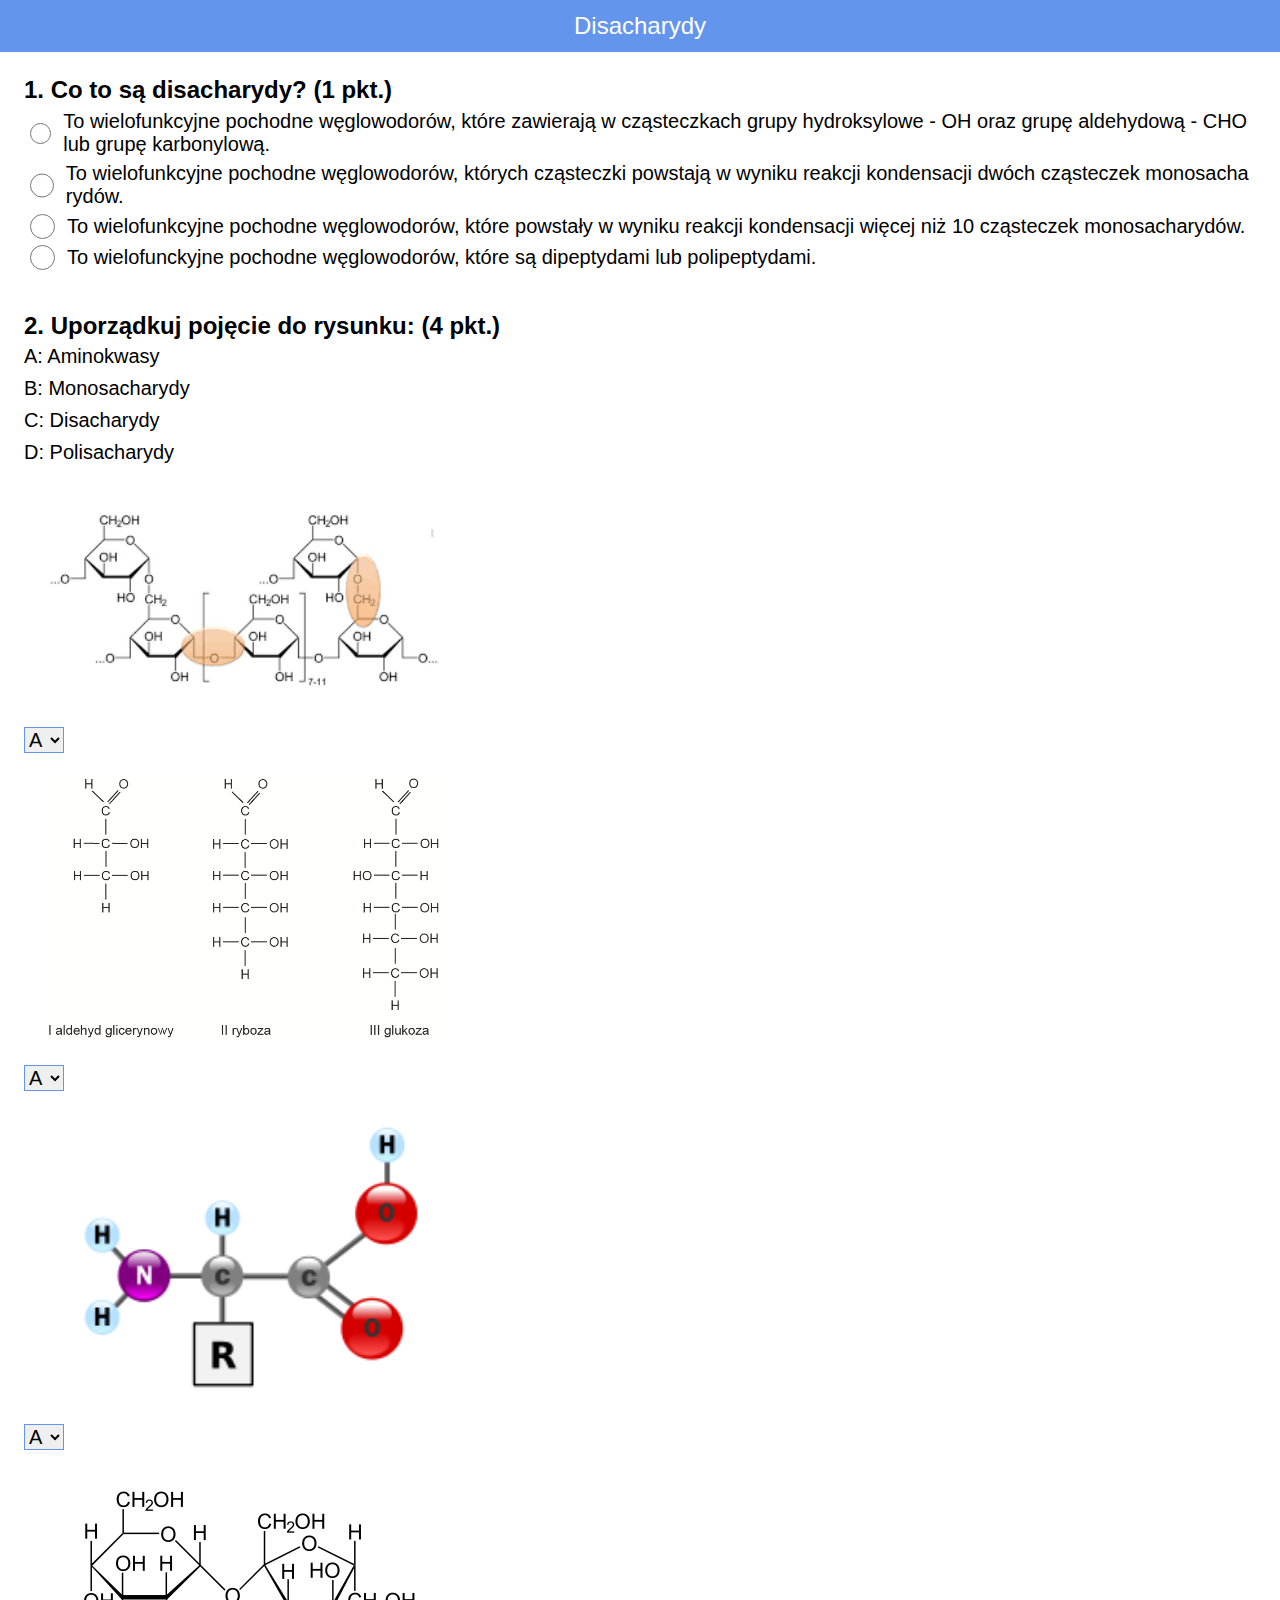
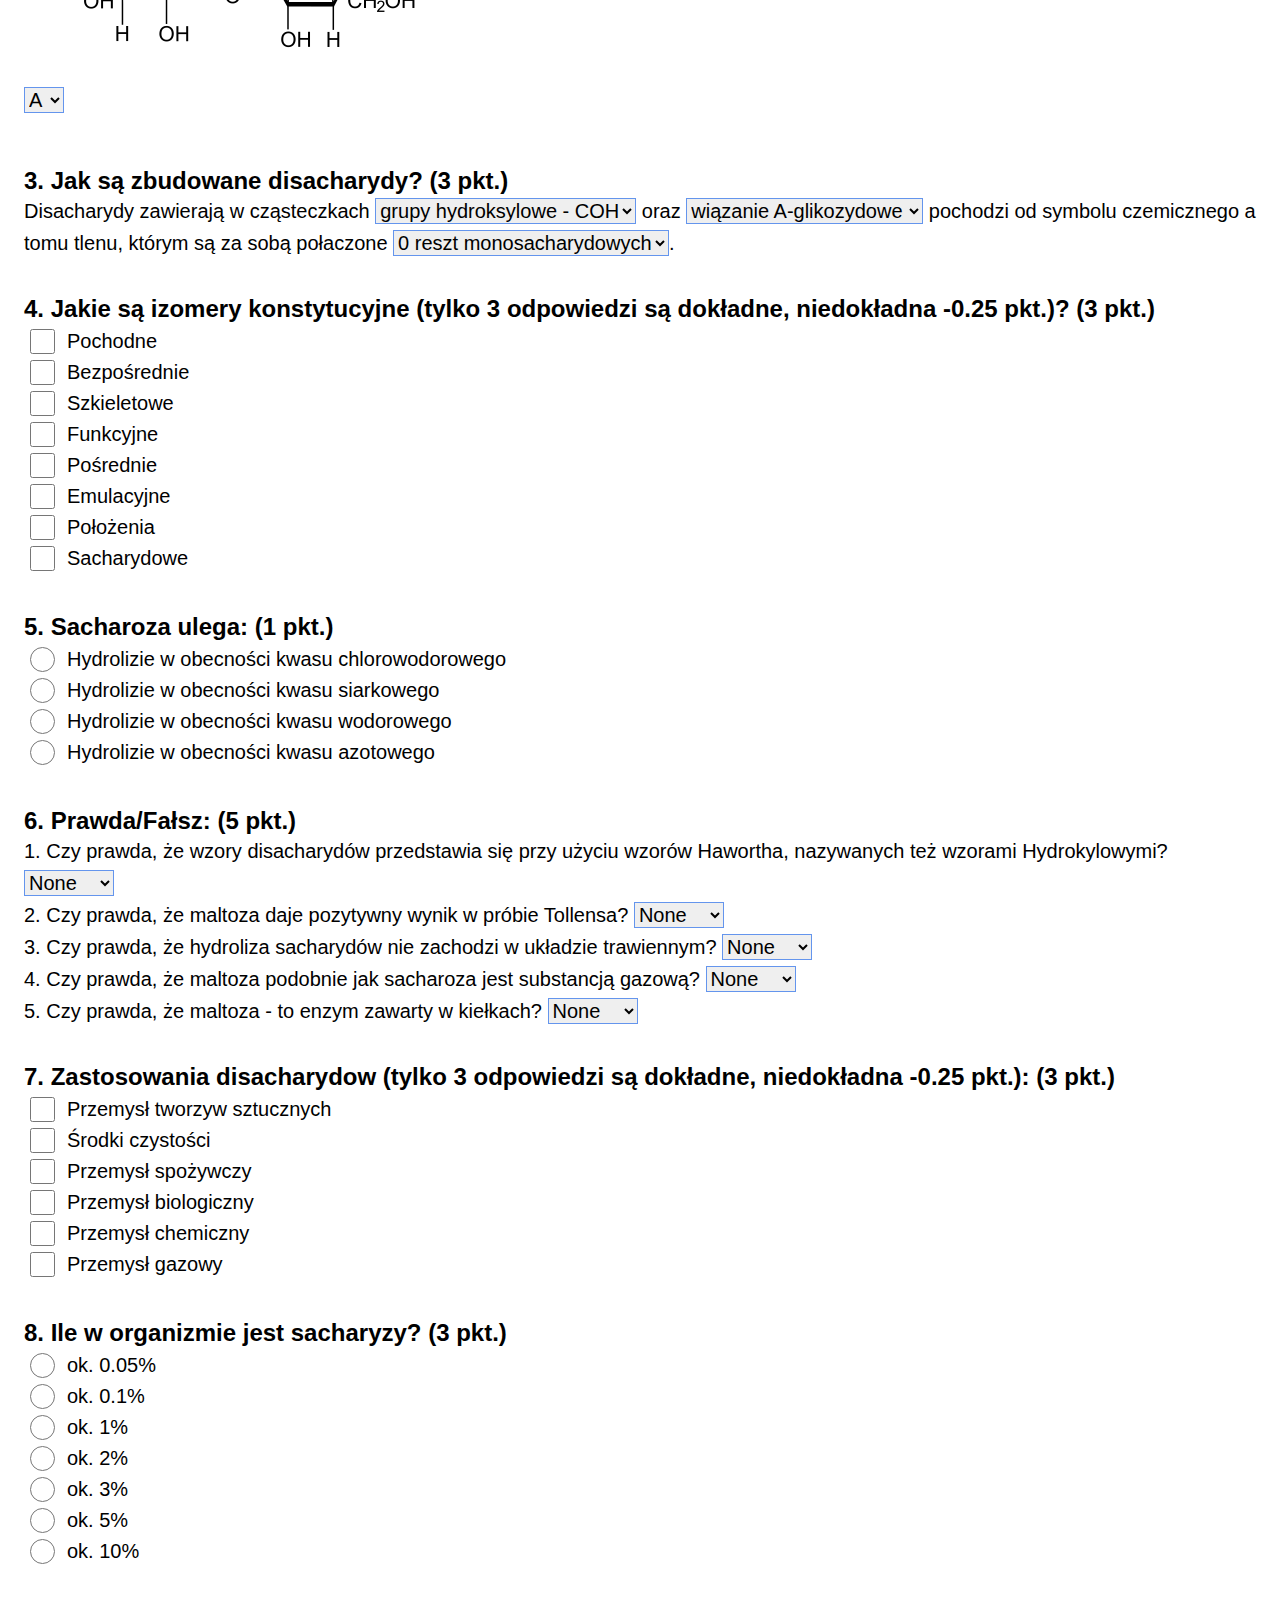
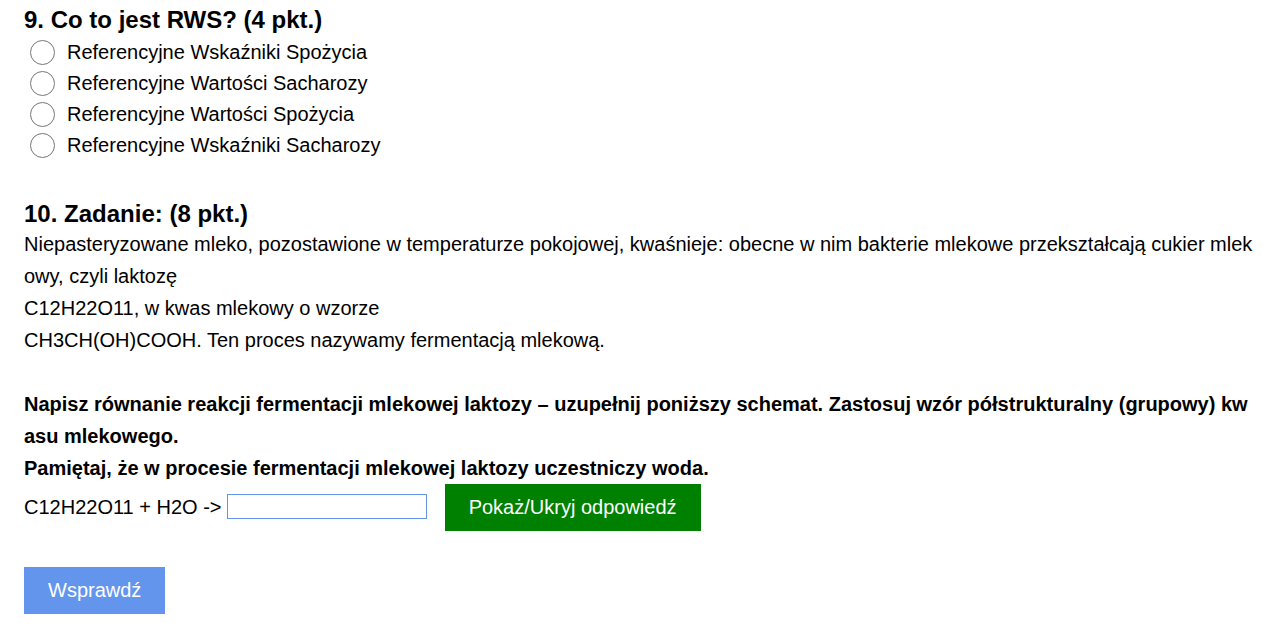
==== index.html @ fcbb2013 "Create app" ====
<!DOCTYPE html>
<html lang="en">
<head>
    <meta charset="UTF-8">
    <meta name="viewport" content="width=device-width, initial-scale=1.0">
    <link rel="stylesheet" href="index.css">
    <title>Chemia Test</title>
</head>
<style>
    * {
        margin: 0px;
        padding: 0px;
        box-sizing: border-box;
    }

    header {
        background-color: cornflowerblue;
        color: white;
        padding: 12px;
        font-size: 24px;
        text-align: center;
        font-family: Arial, Helvetica, sans-serif;
    }

    main {
        font-family: Arial, Helvetica, sans-serif;
        word-break: break-all;
        font-size: 16px;
        padding: 24px;
    }

    h1 {
        font-size: 24px;
    }

    img {
        margin: 24px;
        max-width: 400px;
        width: 80%;
    }

    select {
        border: 1px solid cornflowerblue;
        font-size: 20px;
    }

    select.image {
        width: 40px;
    }

    div.image {
        display: flex;
        flex-direction: column;
        justify-content: flex-start;
    }

    div {
        font-size: 20px;
        line-height: 1.6;
    }

    progress#resultProgressBar {
        width: 100%;
        max-width: 500px;
    }
</style>
<script src="index.js"></script>
<body>
    <header>Disacharydy</header>
    <main>
        <div id="ResultBlog" style="display: none; font-size: 48px; font-weight: bold;">
            <span id="resultTextPercent">0%</span>
            <progress id="resultProgressBar" value="0" max="100"></progress>
        </div>
        <h1>1. Co to są disacharydy? (1 pkt.)</h1>
        <label role="radio" class="radio">
            <input type="radio" name="radio1" value="No">
            <span>To wielofunkcyjne pochodne węglowodorów, które zawierają w cząsteczkach grupy hydroksylowe - OH oraz grupę aldehydową - CHO lub grupę karbonylową.</span>
        </label>
        <label role="radio" class="radio">
            <input type="radio" name="radio1" value="Yes">
            <span>To wielofunkcyjne pochodne węglowodorów, których cząsteczki powstają w wyniku reakcji kondensacji dwóch cząsteczek monosacharydów.</span>
        </label>
        <label role="radio" class="radio">
            <input type="radio" name="radio1" value="No">
            <span>To wielofunkcyjne pochodne węglowodorów, które powstały w wyniku reakcji kondensacji więcej niż 10 cząsteczek monosacharydów.</span>
        </label>
        <label role="radio" class="radio">
            <input type="radio" name="radio1" value="No">
            <span>To wielofunckyjne pochodne węglowodorów, które są dipeptydami lub polipeptydami.</span>
        </label>
        <br>
        <br>
        <h1>2. Uporządkuj pojęcie do rysunku: (4 pkt.)</h1>
        <div>
            A: Aminokwasy
            <br>
            B: Monosacharydy
            <br>
            C: Disacharydy
            <br>
            D: Polisacharydy
        </div>
        <div>
            <div class="image">
                <img src="Pol.png" alt="Pol">
                <select class="image">
                    <option value="A">A</option>
                    <option value="B">B</option>
                    <option value="C">C</option>
                    <option value="D">D</option>
                </select>
            </div>
            <div class="image">
                <img src="Mon.png" alt="Mon">
                <select class="image">
                    <option value="A">A</option>
                    <option value="B">B</option>
                    <option value="C">C</option>
                    <option value="D">D</option>
                </select>
            </div>
            <div class="image">
                <img src="Amin.png" alt="Amin">
                <select class="image">
                    <option value="A">A</option>
                    <option value="B">B</option>
                    <option value="C">C</option>
                    <option value="D">D</option>
                </select>
            </div>
            <div class="image">
                <img src="Dis.png" alt="Dis">
                <select class="image">
                    <option value="A">A</option>
                    <option value="B">B</option>
                    <option value="C">C</option>
                    <option value="D">D</option>
                </select>
            </div>
        </div>
        <br>
        <br>
        <br>
        <h1>3. Jak są zbudowane disacharydy? (3 pkt.)</h1>
        <div>
            Disacharydy zawierają w cząsteczkach
            <select>
                <option value="No">grupy hydroksylowe - COH</option>
                <option value="No">grupy funcyjne - OH</option>
                <option value="Yes">grupy hydroksylowe - OH</option>
                <option value="No">grupy funcyjne - COH</option>
            </select>
            oraz
            <select>
                <option value="No">wiązanie A-glikozydowe</option>
                <option value="Yes">wiązanie O-glikozydowe</option>
                <option value="No">wiązanie U-glikozydowe</option>
            </select>
            pochodzi od symbolu czemicznego atomu tlenu, którym są za sobą połaczone
            <select>
                <option value="No">0 reszt monosacharydowych</option>
                <option value="No">1 reszta monosacharydowa</option>
                <option value="Yes">2 reszty monosacharydowe</option>
                <option value="No">3 reszty monosacharydowe</option>
                <option value="No">4 reszty monosacharydowe</option>
            </select>.
        </div>
        <br>
        <br>
        <h1>4. Jakie są izomery konstytucyjne (tylko 3 odpowiedzi są dokładne, niedokładna -0.25 pkt.)? (3 pkt.)</h1>
        <label role="radio" class="radio">
            <input type="checkbox" name="checkbox1" value="No">
            <span>Pochodne</span>
        </label>
        <label role="radio" class="radio">
            <input type="checkbox" name="checkbox1" value="No">
            <span>Bezpośrednie</span>
        </label>
        <label role="radio" class="radio">
            <input type="checkbox" name="checkbox1" value="Yes">
            <span>Szkieletowe</span>
        </label>
        <label role="radio" class="radio">
            <input type="checkbox" name="checkbox1"  value="Yes">
            <span>Funkcyjne</span>
        </label>
        <label role="radio" class="radio">
            <input type="checkbox" name="checkbox1"  value="No">
            <span>Pośrednie</span>
        </label>
        <label role="radio" class="radio">
            <input type="checkbox" name="checkbox1"  value="No">
            <span>Emulacyjne</span>
        </label>
        <label role="radio" class="radio">
            <input type="checkbox" name="checkbox1"  value="Yes">
            <span>Położenia</span>
        </label>
        <label role="radio" class="radio">
            <input type="checkbox" name="checkbox1">
            <span>Sacharydowe</span>
        </label>
        <br>
        <br>
        <h1>5. Sacharoza ulega: (1 pkt.)</h1>
        <label role="radio" class="radio">
            <input type="radio" name="radio2" value="Yes">
            <span>Hydrolizie w obecności kwasu chlorowodorowego</span>
        </label>
        <label role="radio" class="radio">
            <input type="radio" name="radio2" value="No">
            <span>Hydrolizie w obecności kwasu siarkowego</span>
        </label>
        <label role="radio" class="radio">
            <input type="radio" name="radio2" value="No">
            <span>Hydrolizie w obecności kwasu wodorowego</span>
        </label>
        <label role="radio" class="radio">
            <input type="radio" name="radio2" value="No">
            <span>Hydrolizie w obecności kwasu azotowego</span>
        </label>
        <br>
        <br>
        <h1>6. Prawda/Fałsz: (5 pkt.)</h1>
        <div>
            1. Czy prawda, że wzory disacharydów przedstawia się przy użyciu wzorów Hawortha, nazywanych też wzorami Hydrokylowymi?
            <select>
                <option value="No">None</option>
                <option value="No">Prawda</option>
                <option value="Yes">Fałsz</option>
            </select>
        </div>
        <div>
            2. Czy prawda, że maltoza daje pozytywny wynik w próbie Tollensa?
            <select>
                <option value="No">None</option>
                <option value="Yes">Prawda</option>
                <option value="No">Fałsz</option>
            </select>
        </div>
        <div>
            3. Czy prawda, że hydroliza sacharydów nie zachodzi w układzie trawiennym?
            <select>
                <option value="No">None</option>
                <option value="No">Prawda</option>
                <option value="Yes">Fałsz</option>
            </select>
        </div>
        <div>
            4. Czy prawda, że maltoza podobnie jak sacharoza jest substancją gazową?
            <select>
                <option value="No">None</option>
                <option value="No">Prawda</option>
                <option value="Yes">Fałsz</option>
            </select>
        </div>
        <div>
            5. Czy prawda, że maltoza - to enzym zawarty w kiełkach?
            <select>
                <option value="No">None</option>
                <option value="Yes">Prawda</option>
                <option value="No">Fałsz</option>
            </select>
        </div>
        <br>
        <br>
        <h1>7. Zastosowania disacharydow (tylko 3 odpowiedzi są dokładne, niedokładna -0.25 pkt.): (3 pkt.)</h1>
        <label role="radio" class="radio">
            <input type="checkbox" name="checkbox2" value="Yes">
            <span>Przemysł tworzyw sztucznych</span>
        </label>
        <label role="radio" class="radio">
            <input type="checkbox" name="checkbox2" value="No">
            <span>Środki czystości</span>
        </label>
        <label role="radio" class="radio">
            <input type="checkbox" name="checkbox2" value="Yes">
            <span>Przemysł spożywczy</span>
        </label>
        <label role="radio" class="radio">
            <input type="checkbox" name="checkbox2" value="No">
            <span>Przemysł biologiczny</span>
        </label>
        <label role="radio" class="radio">
            <input type="checkbox" name="checkbox2" value="Yes">
            <span>Przemysł chemiczny</span>
        </label>
        <label role="radio" class="radio">
            <input type="checkbox" name="checkbox2" value="No">
            <span>Przemysł gazowy</span>
        </label>
        <br>
        <br>
        <h1>8. Ile w organizmie jest sacharyzy? (3 pkt.)</h1>
        <label role="radio" class="radio">
            <input type="radio" name="radio3" value="No">
            <span>ok. 0.05%</span>
        </label>
        <label role="radio" class="radio">
            <input type="radio" name="radio3" value="No">
            <span>ok. 0.1%</span>
        </label>
        <label role="radio" class="radio">
            <input type="radio" name="radio3" value="Yes">
            <span>ok. 1%</span>
        </label>
        <label role="radio" class="radio">
            <input type="radio" name="radio3" value="No">
            <span>ok. 2%</span>
        </label>
        <label role="radio" class="radio">
            <input type="radio" name="radio3" value="No">
            <span>ok. 3%</span>
        </label>
        <label role="radio" class="radio">
            <input type="radio" name="radio3" value="No">
            <span>ok. 5%</span>
        </label>
        <label role="radio" class="radio">
            <input type="radio" name="radio3" value="No">
            <span>ok. 10%</span>
        </label>
        <br>
        <br>
        <h1>9. Co to jest RWS? (4 pkt.)</h1>
        <label role="radio" class="radio">
            <input type="radio" name="radio4" value="No">
            <span>Referencyjne Wskaźniki Spożycia</span>
        </label>
        <label role="radio" class="radio">
            <input type="radio" name="radio4" value="No">
            <span>Referencyjne Wartości Sacharozy</span>
        </label>
        <label role="radio" class="radio">
            <input type="radio" name="radio4" value="Yes">
            <span>Referencyjne Wartości Spożycia</span>
        </label>
        <label role="radio" class="radio">
            <input type="radio" name="radio4" value="No">
            <span>Referencyjne Wskaźniki Sacharozy</span>
        </label>
        <br>
        <br>
        <h1>10. Zadanie: (8 pkt.)</h1>
        <div>
            Niepasteryzowane mleko, pozostawione w temperaturze pokojowej, kwaśnieje: obecne w nim bakterie mlekowe przekształcają cukier mlekowy, czyli laktozę <br>C12H22O11, w kwas mlekowy o wzorze <br>CH3CH(OH)COOH. Ten proces nazywamy fermentacją mlekową.
            <br>
            <br>
            <div style="font-weight: bold;">
                Napisz równanie reakcji fermentacji mlekowej laktozy – uzupełnij poniższy schemat. Zastosuj wzór półstrukturalny (grupowy) kwasu mlekowego. <br>Pamiętaj, że w procesie fermentacji mlekowej laktozy uczestniczy woda.
            </div>
            <div>
                C12H22O11 + H2O ->
                <input type="text" name="zadanie" id="zadanie">
                <button style="background-color: green; margin-right: 12px;" onclick="getAnswer()">Pokaż/Ukryj odpowiedź</button>
                <span style="display: none;" id="answer10">4CH3CH(OH)COOH</span>
            </div>
        </div>
        <br>
        <br>
        <button style="background-color: cornflowerblue;" onclick="getResult()">Wsprawdź</button>
    </main>
</body>
</html>
---- index.css ----
input {
    width: 25px;
    height: 25px;
    background-color: cornflowerblue;
    margin-right: 12px;
    cursor: pointer;
}

.radio {
    display: flex;
    align-items: center;
    font-size: 20px;
    margin: 6px;
}

input#zadanie {
    cursor: auto;
    border: 1px solid cornflowerblue;
    background-color: white;
    width: 200px;
    font-size: 24px;
}

button {
    padding: 12px 24px;
    color: white;
    font-size: 20px;
    border: none;
    cursor: pointer;
}
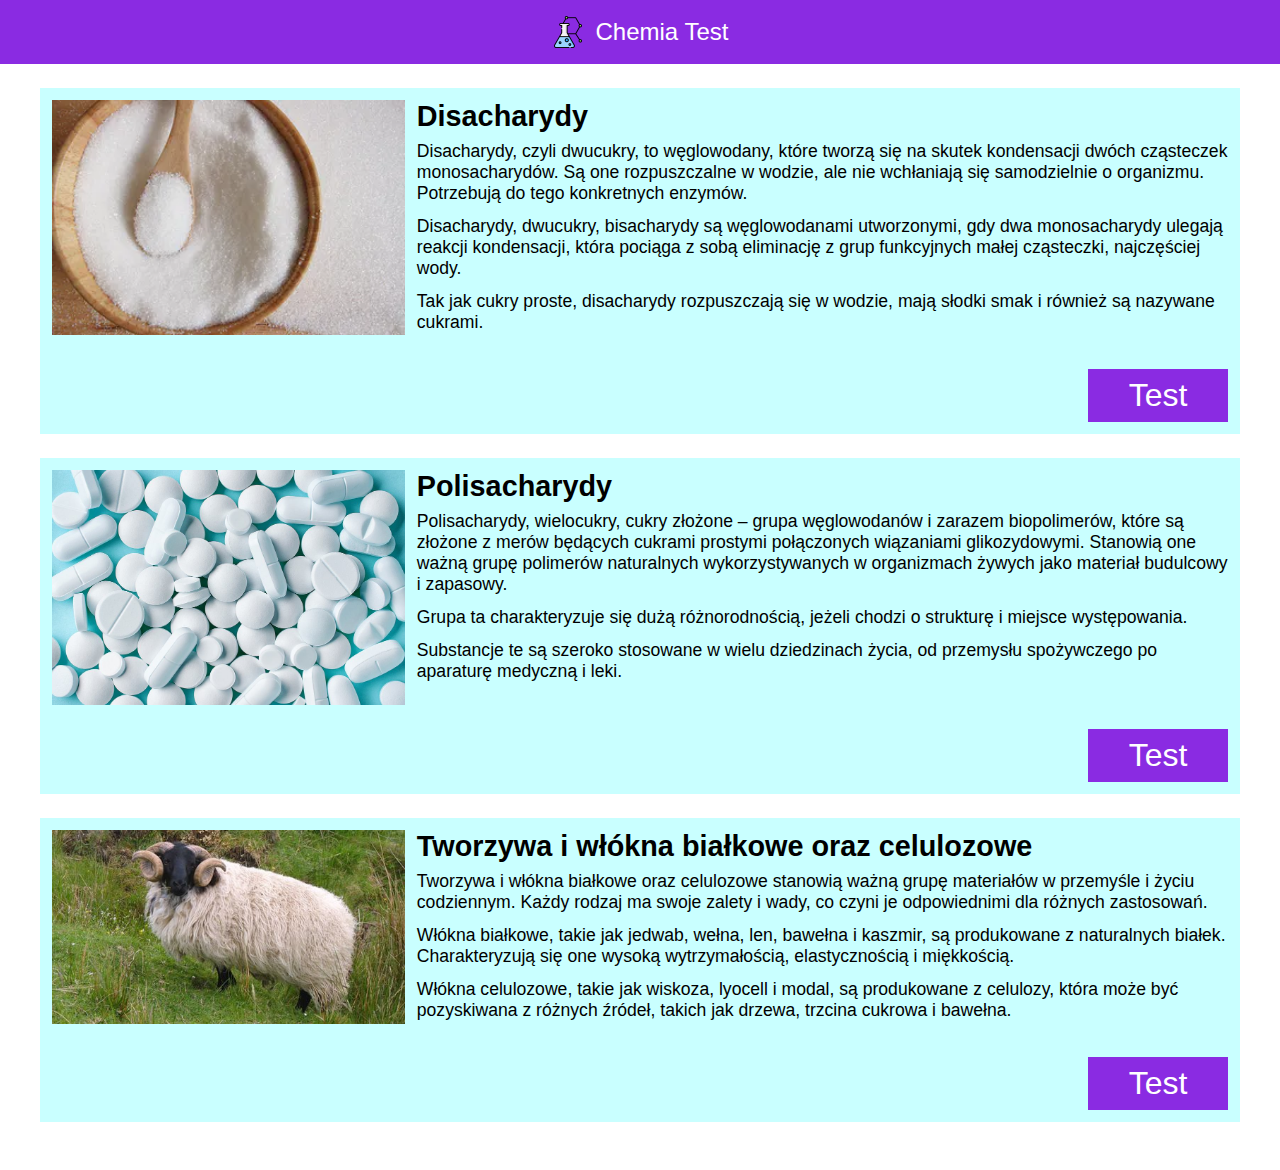
==== commit 1d5a8fee: "create test" ====
--- a/index.html
+++ b/index.html
@@ -1,365 +1,67 @@
 <!DOCTYPE html>
 <html lang="en">
-<head>
-    <meta charset="UTF-8">
-    <meta name="viewport" content="width=device-width, initial-scale=1.0">
-    <link rel="stylesheet" href="index.css">
-    <title>Chemia Test</title>
-</head>
-<style>
-    * {
-        margin: 0px;
-        padding: 0px;
-        box-sizing: border-box;
-    }
-
-    header {
-        background-color: cornflowerblue;
-        color: white;
-        padding: 12px;
-        font-size: 24px;
-        text-align: center;
-        font-family: Arial, Helvetica, sans-serif;
-    }
-
-    main {
-        font-family: Arial, Helvetica, sans-serif;
-        word-break: break-all;
-        font-size: 16px;
-        padding: 24px;
-    }
-
-    h1 {
-        font-size: 24px;
-    }
-
-    img {
-        margin: 24px;
-        max-width: 400px;
-        width: 80%;
-    }
-
-    select {
-        border: 1px solid cornflowerblue;
-        font-size: 20px;
-    }
-
-    select.image {
-        width: 40px;
-    }
-
-    div.image {
-        display: flex;
-        flex-direction: column;
-        justify-content: flex-start;
-    }
-
-    div {
-        font-size: 20px;
-        line-height: 1.6;
-    }
-
-    progress#resultProgressBar {
-        width: 100%;
-        max-width: 500px;
-    }
-</style>
-<script src="index.js"></script>
+    <head>
+        <meta charset="UTF-8">
+        <meta name="viewport" content="width=device-width, initial-scale=1.0">
+        <link rel="stylesheet" href="index.css">
+        <link rel="icon" type="image/x-icon" href="icon.ico">
+        <link href="https://fonts.googleapis.com/icon?family=Material+Icons" rel="stylesheet">
+        <title>Chemia Test</title>
+    </head>
 <body>
-    <header>Disacharydy</header>
+    <header>
+        <img src="icon.ico" alt="Icon">
+        <span>Chemia Test</span>
+    </header>
     <main>
-        <div id="ResultBlog" style="display: none; font-size: 48px; font-weight: bold;">
-            <span id="resultTextPercent">0%</span>
-            <progress id="resultProgressBar" value="0" max="100"></progress>
+        <div class="test">
+            <div class="content">
+                <img src="disacharydy.webp" alt="Disacharydy" class="imgContent">
+                <div class="textContent">
+                    <div class="title">
+                        Disacharydy
+                    </div>
+                    <div class="body">
+                        <div class="padText">Disacharydy, czyli dwucukry, to węglowodany, które tworzą się na skutek kondensacji dwóch cząsteczek monosacharydów. Są one rozpuszczalne w wodzie, ale nie wchłaniają się samodzielnie o organizmu. Potrzebują do tego konkretnych enzymów.</div>
+                        <div class="padText">Disacharydy, dwucukry, bisacharydy są węglowodanami utworzonymi, gdy dwa monosacharydy ulegają reakcji kondensacji, która pociąga z sobą eliminację z grup funkcyjnych małej cząsteczki, najczęściej wody.</div>
+                        <div class="padText">Tak jak cukry proste, disacharydy rozpuszczają się w wodzie, mają słodki smak i również są nazywane cukrami.</div>
+                    </div>
+                </div>
+            </div>
+            <a href="disacharydy_test.html" class="btnTest">Test</a>
         </div>
-        <h1>1. Co to są disacharydy? (1 pkt.)</h1>
-        <label role="radio" class="radio">
-            <input type="radio" name="radio1" value="No">
-            <span>To wielofunkcyjne pochodne węglowodorów, które zawierają w cząsteczkach grupy hydroksylowe - OH oraz grupę aldehydową - CHO lub grupę karbonylową.</span>
-        </label>
-        <label role="radio" class="radio">
-            <input type="radio" name="radio1" value="Yes">
-            <span>To wielofunkcyjne pochodne węglowodorów, których cząsteczki powstają w wyniku reakcji kondensacji dwóch cząsteczek monosacharydów.</span>
-        </label>
-        <label role="radio" class="radio">
-            <input type="radio" name="radio1" value="No">
-            <span>To wielofunkcyjne pochodne węglowodorów, które powstały w wyniku reakcji kondensacji więcej niż 10 cząsteczek monosacharydów.</span>
-        </label>
-        <label role="radio" class="radio">
-            <input type="radio" name="radio1" value="No">
-            <span>To wielofunckyjne pochodne węglowodorów, które są dipeptydami lub polipeptydami.</span>
-        </label>
-        <br>
-        <br>
-        <h1>2. Uporządkuj pojęcie do rysunku: (4 pkt.)</h1>
-        <div>
-            A: Aminokwasy
-            <br>
-            B: Monosacharydy
-            <br>
-            C: Disacharydy
-            <br>
-            D: Polisacharydy
+        <div class="test">
+            <div class="content">
+                <img src="polisacharydy.jpg" alt="Polisacharydy" class="imgContent">
+                <div class="textContent">
+                    <div class="title">
+                        Polisacharydy
+                    </div>
+                    <div class="body">
+                        <div class="padText">Polisacharydy, wielocukry, cukry złożone – grupa węglowodanów i zarazem biopolimerów, które są złożone z merów będących cukrami prostymi połączonych wiązaniami glikozydowymi. Stanowią one ważną grupę polimerów naturalnych wykorzystywanych w organizmach żywych jako materiał budulcowy i zapasowy.</div>
+                        <div class="padText">Grupa ta charakteryzuje się dużą różnorodnością, jeżeli chodzi o strukturę i miejsce występowania.</div>
+                        <div class="padText">Substancje te są szeroko stosowane w wielu dziedzinach życia, od przemysłu spożywczego po aparaturę medyczną i leki.</div>
+                    </div>
+                </div>
+            </div>
+            <a href="polisacharydy_test.html" class="btnTest">Test</a>
         </div>
-        <div>
-            <div class="image">
-                <img src="Pol.png" alt="Pol">
-                <select class="image">
-                    <option value="A">A</option>
-                    <option value="B">B</option>
-                    <option value="C">C</option>
-                    <option value="D">D</option>
-                </select>
+        <div class="test">
+            <div class="content">
+                <img src="tworzywa.jpg" alt="Tworzywa i włókna białkowe oraz celulozowe" class="imgContent">
+                <div class="textContent">
+                    <div class="title">
+                        Tworzywa i włókna białkowe oraz celulozowe
+                    </div>
+                    <div class="body">
+                        <div class="padText">Tworzywa i włókna białkowe oraz celulozowe stanowią ważną grupę materiałów w przemyśle i życiu codziennym. Każdy rodzaj ma swoje zalety i wady, co czyni je odpowiednimi dla różnych zastosowań.</div>
+                        <div class="padText">Włókna białkowe, takie jak jedwab, wełna, len, bawełna i kaszmir, są produkowane z naturalnych białek. Charakteryzują się one wysoką wytrzymałością, elastycznością i miękkością.</div>
+                        <div class="padText">Włókna celulozowe, takie jak wiskoza, lyocell i modal, są produkowane z celulozy, która może być pozyskiwana z różnych źródeł, takich jak drzewa, trzcina cukrowa i bawełna.</div>
+                    </div>
+                </div>
             </div>
-            <div class="image">
-                <img src="Mon.png" alt="Mon">
-                <select class="image">
-                    <option value="A">A</option>
-                    <option value="B">B</option>
-                    <option value="C">C</option>
-                    <option value="D">D</option>
-                </select>
-            </div>
-            <div class="image">
-                <img src="Amin.png" alt="Amin">
-                <select class="image">
-                    <option value="A">A</option>
-                    <option value="B">B</option>
-                    <option value="C">C</option>
-                    <option value="D">D</option>
-                </select>
-            </div>
-            <div class="image">
-                <img src="Dis.png" alt="Dis">
-                <select class="image">
-                    <option value="A">A</option>
-                    <option value="B">B</option>
-                    <option value="C">C</option>
-                    <option value="D">D</option>
-                </select>
-            </div>
+            <a href="tworzywa_test.html" class="btnTest">Test</a>
         </div>
-        <br>
-        <br>
-        <br>
-        <h1>3. Jak są zbudowane disacharydy? (3 pkt.)</h1>
-        <div>
-            Disacharydy zawierają w cząsteczkach
-            <select>
-                <option value="No">grupy hydroksylowe - COH</option>
-                <option value="No">grupy funcyjne - OH</option>
-                <option value="Yes">grupy hydroksylowe - OH</option>
-                <option value="No">grupy funcyjne - COH</option>
-            </select>
-            oraz
-            <select>
-                <option value="No">wiązanie A-glikozydowe</option>
-                <option value="Yes">wiązanie O-glikozydowe</option>
-                <option value="No">wiązanie U-glikozydowe</option>
-            </select>
-            pochodzi od symbolu czemicznego atomu tlenu, którym są za sobą połaczone
-            <select>
-                <option value="No">0 reszt monosacharydowych</option>
-                <option value="No">1 reszta monosacharydowa</option>
-                <option value="Yes">2 reszty monosacharydowe</option>
-                <option value="No">3 reszty monosacharydowe</option>
-                <option value="No">4 reszty monosacharydowe</option>
-            </select>.
-        </div>
-        <br>
-        <br>
-        <h1>4. Jakie są izomery konstytucyjne (tylko 3 odpowiedzi są dokładne, niedokładna -0.25 pkt.)? (3 pkt.)</h1>
-        <label role="radio" class="radio">
-            <input type="checkbox" name="checkbox1" value="No">
-            <span>Pochodne</span>
-        </label>
-        <label role="radio" class="radio">
-            <input type="checkbox" name="checkbox1" value="No">
-            <span>Bezpośrednie</span>
-        </label>
-        <label role="radio" class="radio">
-            <input type="checkbox" name="checkbox1" value="Yes">
-            <span>Szkieletowe</span>
-        </label>
-        <label role="radio" class="radio">
-            <input type="checkbox" name="checkbox1"  value="Yes">
-            <span>Funkcyjne</span>
-        </label>
-        <label role="radio" class="radio">
-            <input type="checkbox" name="checkbox1"  value="No">
-            <span>Pośrednie</span>
-        </label>
-        <label role="radio" class="radio">
-            <input type="checkbox" name="checkbox1"  value="No">
-            <span>Emulacyjne</span>
-        </label>
-        <label role="radio" class="radio">
-            <input type="checkbox" name="checkbox1"  value="Yes">
-            <span>Położenia</span>
-        </label>
-        <label role="radio" class="radio">
-            <input type="checkbox" name="checkbox1">
-            <span>Sacharydowe</span>
-        </label>
-        <br>
-        <br>
-        <h1>5. Sacharoza ulega: (1 pkt.)</h1>
-        <label role="radio" class="radio">
-            <input type="radio" name="radio2" value="Yes">
-            <span>Hydrolizie w obecności kwasu chlorowodorowego</span>
-        </label>
-        <label role="radio" class="radio">
-            <input type="radio" name="radio2" value="No">
-            <span>Hydrolizie w obecności kwasu siarkowego</span>
-        </label>
-        <label role="radio" class="radio">
-            <input type="radio" name="radio2" value="No">
-            <span>Hydrolizie w obecności kwasu wodorowego</span>
-        </label>
-        <label role="radio" class="radio">
-            <input type="radio" name="radio2" value="No">
-            <span>Hydrolizie w obecności kwasu azotowego</span>
-        </label>
-        <br>
-        <br>
-        <h1>6. Prawda/Fałsz: (5 pkt.)</h1>
-        <div>
-            1. Czy prawda, że wzory disacharydów przedstawia się przy użyciu wzorów Hawortha, nazywanych też wzorami Hydrokylowymi?
-            <select>
-                <option value="No">None</option>
-                <option value="No">Prawda</option>
-                <option value="Yes">Fałsz</option>
-            </select>
-        </div>
-        <div>
-            2. Czy prawda, że maltoza daje pozytywny wynik w próbie Tollensa?
-            <select>
-                <option value="No">None</option>
-                <option value="Yes">Prawda</option>
-                <option value="No">Fałsz</option>
-            </select>
-        </div>
-        <div>
-            3. Czy prawda, że hydroliza sacharydów nie zachodzi w układzie trawiennym?
-            <select>
-                <option value="No">None</option>
-                <option value="No">Prawda</option>
-                <option value="Yes">Fałsz</option>
-            </select>
-        </div>
-        <div>
-            4. Czy prawda, że maltoza podobnie jak sacharoza jest substancją gazową?
-            <select>
-                <option value="No">None</option>
-                <option value="No">Prawda</option>
-                <option value="Yes">Fałsz</option>
-            </select>
-        </div>
-        <div>
-            5. Czy prawda, że maltoza - to enzym zawarty w kiełkach?
-            <select>
-                <option value="No">None</option>
-                <option value="Yes">Prawda</option>
-                <option value="No">Fałsz</option>
-            </select>
-        </div>
-        <br>
-        <br>
-        <h1>7. Zastosowania disacharydow (tylko 3 odpowiedzi są dokładne, niedokładna -0.25 pkt.): (3 pkt.)</h1>
-        <label role="radio" class="radio">
-            <input type="checkbox" name="checkbox2" value="Yes">
-            <span>Przemysł tworzyw sztucznych</span>
-        </label>
-        <label role="radio" class="radio">
-            <input type="checkbox" name="checkbox2" value="No">
-            <span>Środki czystości</span>
-        </label>
-        <label role="radio" class="radio">
-            <input type="checkbox" name="checkbox2" value="Yes">
-            <span>Przemysł spożywczy</span>
-        </label>
-        <label role="radio" class="radio">
-            <input type="checkbox" name="checkbox2" value="No">
-            <span>Przemysł biologiczny</span>
-        </label>
-        <label role="radio" class="radio">
-            <input type="checkbox" name="checkbox2" value="Yes">
-            <span>Przemysł chemiczny</span>
-        </label>
-        <label role="radio" class="radio">
-            <input type="checkbox" name="checkbox2" value="No">
-            <span>Przemysł gazowy</span>
-        </label>
-        <br>
-        <br>
-        <h1>8. Ile w organizmie jest sacharyzy? (3 pkt.)</h1>
-        <label role="radio" class="radio">
-            <input type="radio" name="radio3" value="No">
-            <span>ok. 0.05%</span>
-        </label>
-        <label role="radio" class="radio">
-            <input type="radio" name="radio3" value="No">
-            <span>ok. 0.1%</span>
-        </label>
-        <label role="radio" class="radio">
-            <input type="radio" name="radio3" value="Yes">
-            <span>ok. 1%</span>
-        </label>
-        <label role="radio" class="radio">
-            <input type="radio" name="radio3" value="No">
-            <span>ok. 2%</span>
-        </label>
-        <label role="radio" class="radio">
-            <input type="radio" name="radio3" value="No">
-            <span>ok. 3%</span>
-        </label>
-        <label role="radio" class="radio">
-            <input type="radio" name="radio3" value="No">
-            <span>ok. 5%</span>
-        </label>
-        <label role="radio" class="radio">
-            <input type="radio" name="radio3" value="No">
-            <span>ok. 10%</span>
-        </label>
-        <br>
-        <br>
-        <h1>9. Co to jest RWS? (4 pkt.)</h1>
-        <label role="radio" class="radio">
-            <input type="radio" name="radio4" value="No">
-            <span>Referencyjne Wskaźniki Spożycia</span>
-        </label>
-        <label role="radio" class="radio">
-            <input type="radio" name="radio4" value="No">
-            <span>Referencyjne Wartości Sacharozy</span>
-        </label>
-        <label role="radio" class="radio">
-            <input type="radio" name="radio4" value="Yes">
-            <span>Referencyjne Wartości Spożycia</span>
-        </label>
-        <label role="radio" class="radio">
-            <input type="radio" name="radio4" value="No">
-            <span>Referencyjne Wskaźniki Sacharozy</span>
-        </label>
-        <br>
-        <br>
-        <h1>10. Zadanie: (8 pkt.)</h1>
-        <div>
-            Niepasteryzowane mleko, pozostawione w temperaturze pokojowej, kwaśnieje: obecne w nim bakterie mlekowe przekształcają cukier mlekowy, czyli laktozę <br>C12H22O11, w kwas mlekowy o wzorze <br>CH3CH(OH)COOH. Ten proces nazywamy fermentacją mlekową.
-            <br>
-            <br>
-            <div style="font-weight: bold;">
-                Napisz równanie reakcji fermentacji mlekowej laktozy – uzupełnij poniższy schemat. Zastosuj wzór półstrukturalny (grupowy) kwasu mlekowego. <br>Pamiętaj, że w procesie fermentacji mlekowej laktozy uczestniczy woda.
-            </div>
-            <div>
-                C12H22O11 + H2O ->
-                <input type="text" name="zadanie" id="zadanie">
-                <button style="background-color: green; margin-right: 12px;" onclick="getAnswer()">Pokaż/Ukryj odpowiedź</button>
-                <span style="display: none;" id="answer10">4CH3CH(OH)COOH</span>
-            </div>
-        </div>
-        <br>
-        <br>
-        <button style="background-color: cornflowerblue;" onclick="getResult()">Wsprawdź</button>
     </main>
 </body>
 </html>--- a/index.css
+++ b/index.css
@@ -1,30 +1,110 @@
-input {
-    width: 25px;
-    height: 25px;
-    background-color: cornflowerblue;
-    margin-right: 12px;
-    cursor: pointer;
+* {
+    margin: 0px;
+    padding: 0px;
+    box-sizing: border-box;
+    word-break: break-word;
 }
 
-.radio {
+header {
     display: flex;
     align-items: center;
-    font-size: 20px;
-    margin: 6px;
+    justify-content: center;
+    padding: 16px;
+    font-size: 24px;
+    text-align: center;
+    font-family: Arial, Helvetica, sans-serif;
+    color: white;
+    background-color: blueviolet;
 }
 
-input#zadanie {
-    cursor: auto;
-    border: 1px solid cornflowerblue;
-    background-color: white;
-    width: 200px;
-    font-size: 24px;
+img {
+    width: 32px;
+    margin-right: 12px;
 }
 
-button {
-    padding: 12px 24px;
+main {
+    font-family: Arial, Helvetica, sans-serif;
+    word-break: break-all;
+    font-size: 16px;
+    padding: 24px;
+    display: flex;
+    flex-direction: column;
+    align-items: center;
+    justify-content: center;
+}
+
+.test {
+    display: flex;
+    flex-direction: column;
+    width: 100%;
+    margin: 0px 24px;
+    padding: 12px;
+    max-width: 1200px;
+    background-color: rgb(201, 255, 255);
+    margin-bottom: 24px;
+}
+
+.content {
+    display: flex;
+    width: 100%;
+}
+
+.textContent {
+    display: flex;
+    flex-direction: column;
+}
+
+.content>img.imgContent {
+    min-width: 30%;
+    max-width: 30%;
+    height: 100%;
+}
+
+.textContent>.title {
+    font-weight: bold;
+    font-size: 180%;
+    margin-bottom: 8px;
+}
+
+.textContent>.body {
+    font-size: 110%;
+}
+
+.test>a.btnTest {
+    text-decoration: none;
+    background-color: blueviolet;
     color: white;
-    font-size: 20px;
-    border: none;
-    cursor: pointer;
+    font-size: 32px;
+    width: 140px;
+    padding: 8px 12px;
+    text-align: center;
+    align-self: flex-end;
+    margin-top: 24px;
+}
+
+.body>.padText {
+    margin-bottom: 12px;
+}
+
+@media screen and (max-width: 900px) {
+    .content>img.imgContent {
+        min-width: 40%;
+        max-width: 40%;
+    }
+}
+
+@media screen and (max-width: 680px) {
+    .content {
+        flex-direction: column;
+    }
+
+    .content>img.imgContent {
+        min-width: 100%;
+        max-width: 100%;
+        margin-bottom: 24px;
+    }
+
+    .test>a.btnTest {
+        width: 100%;
+    }
 }